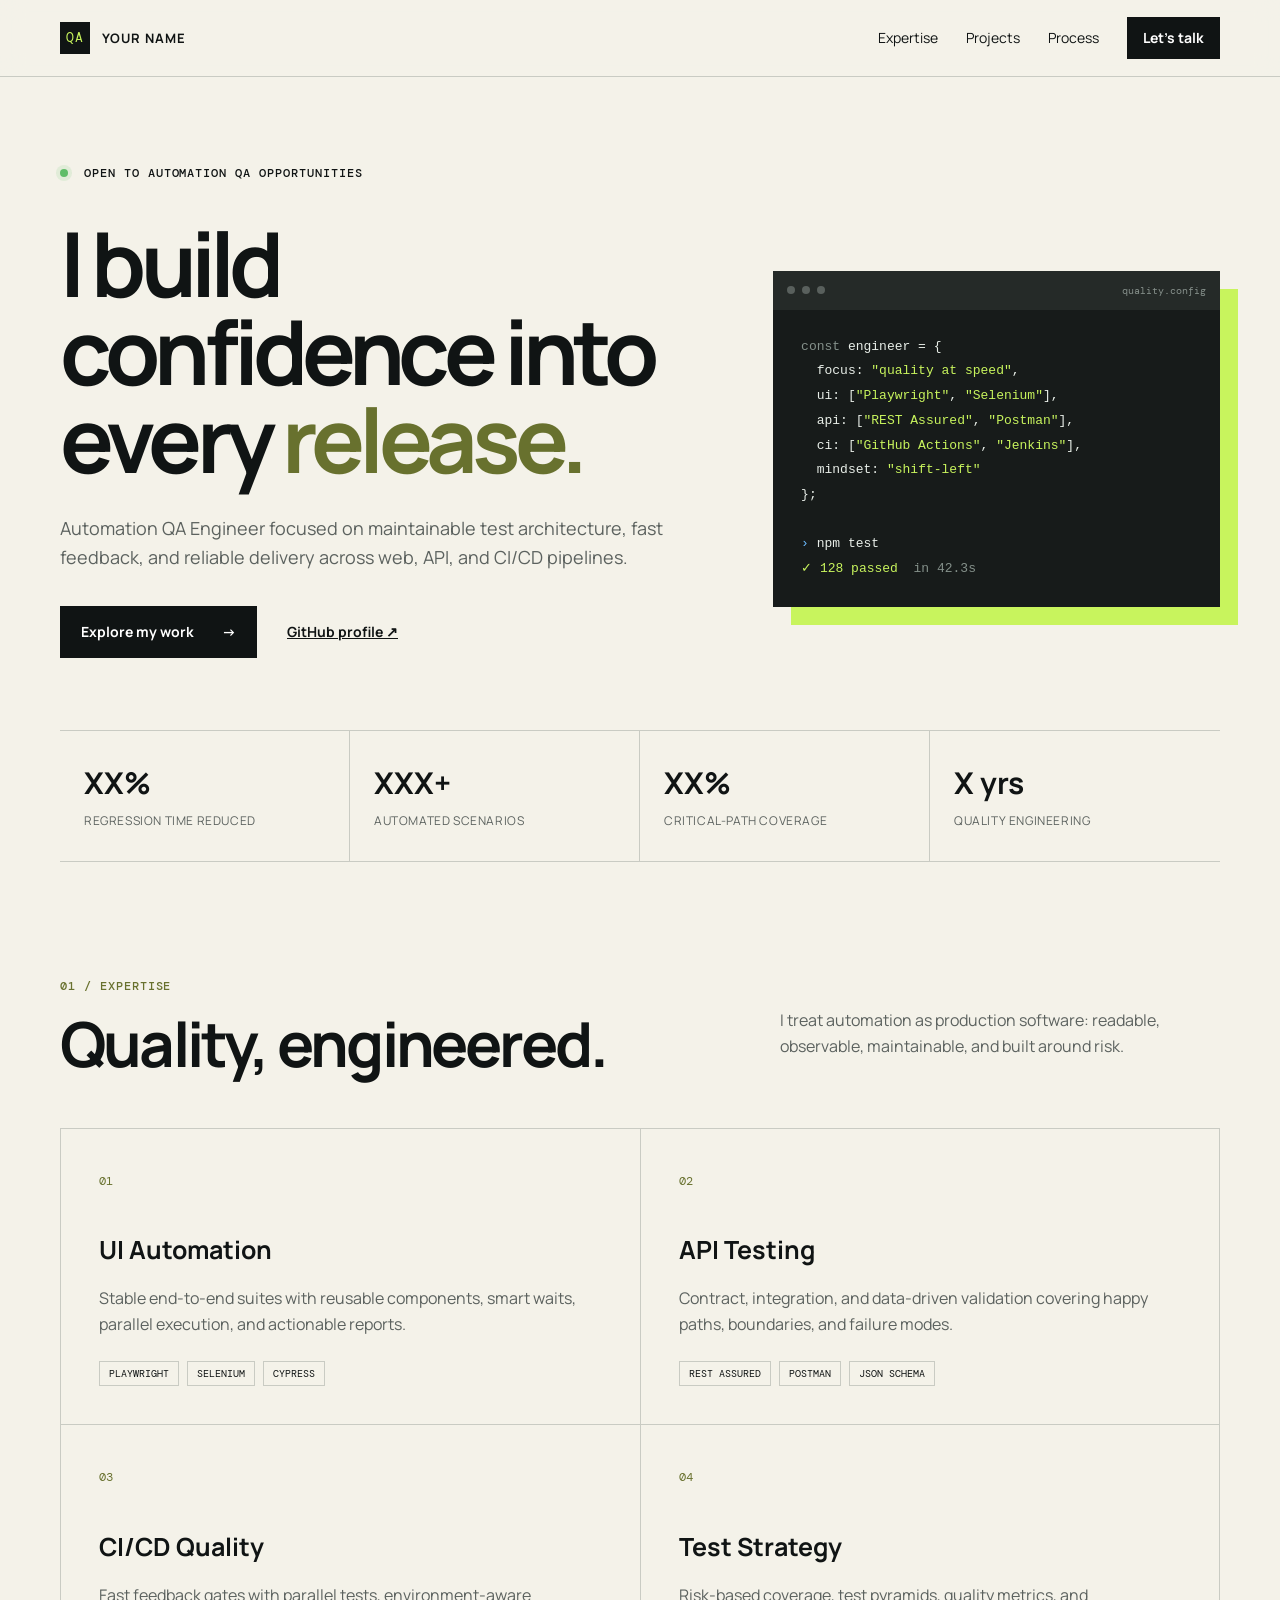
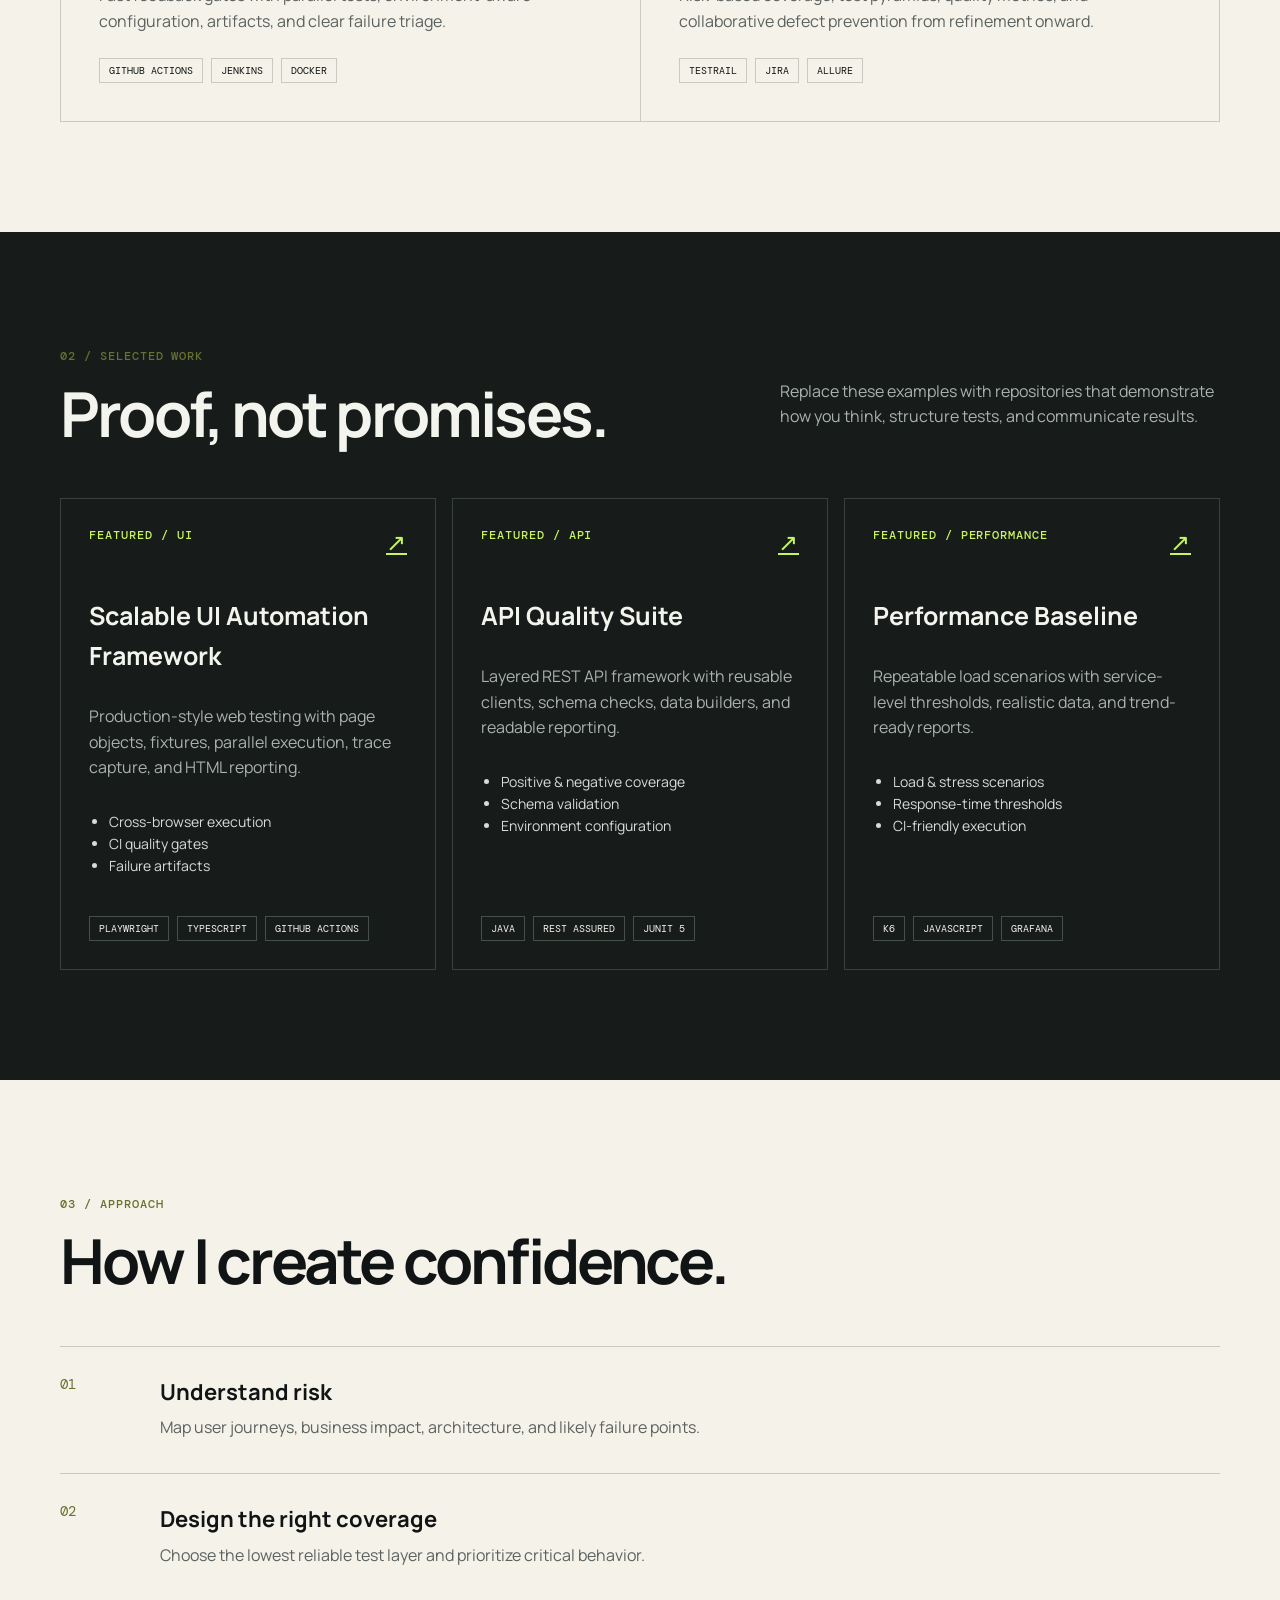
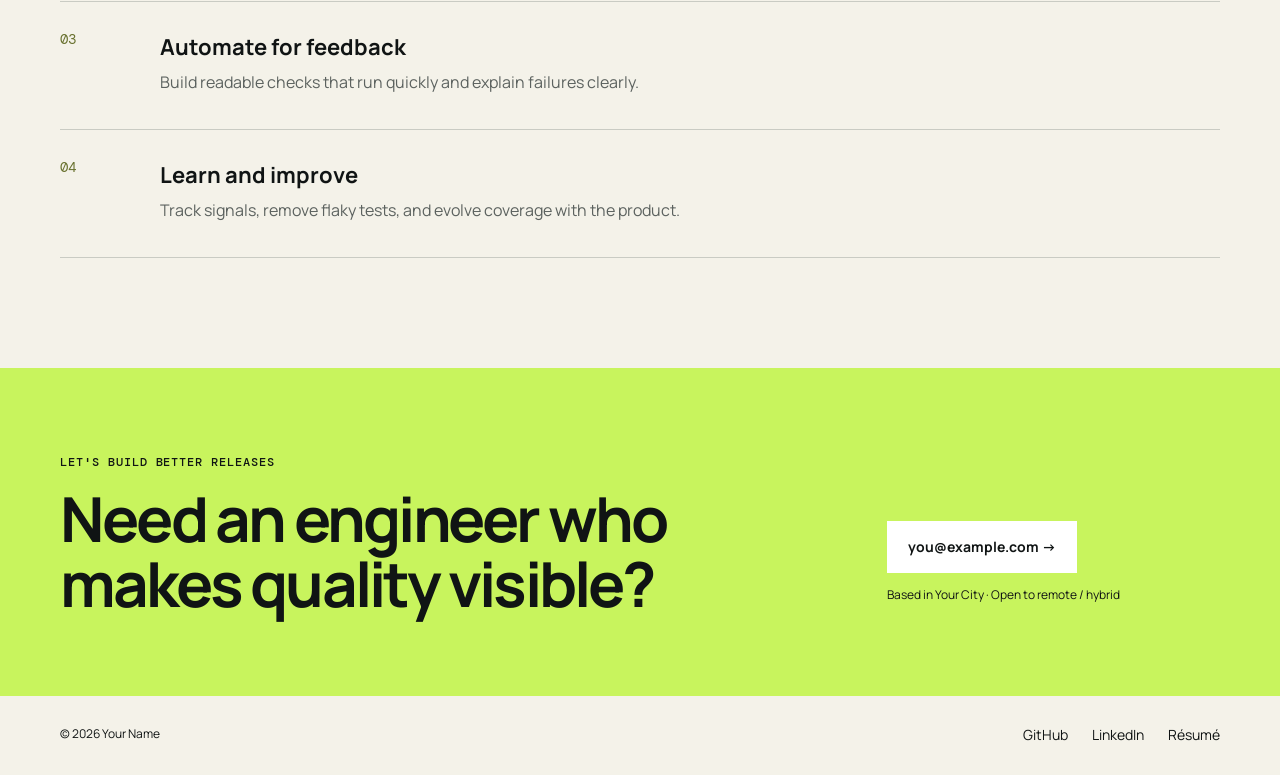
==== index.html @ f50fdf67 "Add files via upload" ====
<!doctype html>
<html lang="en">
<head>
  <meta charset="UTF-8">
  <meta name="viewport" content="width=device-width, initial-scale=1.0">
  <meta name="description" content="Automation QA Engineer portfolio featuring UI, API, CI/CD, and quality engineering projects.">
  <title>Your Name | Automation QA Engineer</title>
  <link rel="preconnect" href="https://fonts.googleapis.com">
  <link rel="preconnect" href="https://fonts.gstatic.com" crossorigin>
  <link href="https://fonts.googleapis.com/css2?family=DM+Mono:wght@400;500&family=Manrope:wght@400;500;600;700;800&display=swap" rel="stylesheet">
  <link rel="stylesheet" href="styles.css">
</head>
<body>
  <a class="skip-link" href="#main">Skip to content</a>
  <header class="nav-wrap">
    <nav class="nav container" aria-label="Main navigation">
      <a class="brand" href="#top" aria-label="Home"><span>QA</span><b>YOUR NAME</b></a>
      <div class="nav-links">
        <a href="#expertise">Expertise</a><a href="#projects">Projects</a><a href="#process">Process</a>
        <a class="button button-small" href="mailto:you@example.com">Let's talk</a>
      </div>
    </nav>
  </header>

  <main id="main">
    <section class="hero container" id="top">
      <div class="eyebrow"><span class="status-dot"></span> Open to Automation QA opportunities</div>
      <div class="hero-grid">
        <div>
          <h1>I build confidence into every <em>release.</em></h1>
          <p class="hero-copy">Automation QA Engineer focused on maintainable test architecture, fast feedback, and reliable delivery across web, API, and CI/CD pipelines.</p>
          <div class="hero-actions">
            <a class="button" href="#projects">Explore my work <span aria-hidden="true">→</span></a>
            <a class="text-link" href="https://github.com/YOUR_USERNAME">GitHub profile ↗</a>
          </div>
        </div>
        <aside class="terminal" aria-label="Quality engineering summary">
          <div class="terminal-bar"><i></i><i></i><i></i><span>quality.config</span></div>
          <pre><code><span class="muted">const</span> engineer = {
  focus: <span class="green">"quality at speed"</span>,
  ui: [<span class="green">"Playwright"</span>, <span class="green">"Selenium"</span>],
  api: [<span class="green">"REST Assured"</span>, <span class="green">"Postman"</span>],
  ci: [<span class="green">"GitHub Actions"</span>, <span class="green">"Jenkins"</span>],
  mindset: <span class="green">"shift-left"</span>
};

<span class="prompt">›</span> npm test
<span class="pass">✓ 128 passed</span>  <span class="muted">in 42.3s</span></code></pre>
        </aside>
      </div>
      <div class="metrics" aria-label="Key results">
        <div><strong>XX%</strong><span>regression time reduced</span></div>
        <div><strong>XXX+</strong><span>automated scenarios</span></div>
        <div><strong>XX%</strong><span>critical-path coverage</span></div>
        <div><strong>X yrs</strong><span>quality engineering</span></div>
      </div>
    </section>

    <section class="section container" id="expertise">
      <div class="section-heading"><div><span class="kicker">01 / EXPERTISE</span><h2>Quality, engineered.</h2></div><p>I treat automation as production software: readable, observable, maintainable, and built around risk.</p></div>
      <div class="skill-grid">
        <article class="card"><span class="card-number">01</span><h3>UI Automation</h3><p>Stable end-to-end suites with reusable components, smart waits, parallel execution, and actionable reports.</p><div class="tags"><span>Playwright</span><span>Selenium</span><span>Cypress</span></div></article>
        <article class="card"><span class="card-number">02</span><h3>API Testing</h3><p>Contract, integration, and data-driven validation covering happy paths, boundaries, and failure modes.</p><div class="tags"><span>REST Assured</span><span>Postman</span><span>JSON Schema</span></div></article>
        <article class="card"><span class="card-number">03</span><h3>CI/CD Quality</h3><p>Fast feedback gates with parallel tests, environment-aware configuration, artifacts, and clear failure triage.</p><div class="tags"><span>GitHub Actions</span><span>Jenkins</span><span>Docker</span></div></article>
        <article class="card"><span class="card-number">04</span><h3>Test Strategy</h3><p>Risk-based coverage, test pyramids, quality metrics, and collaborative defect prevention from refinement onward.</p><div class="tags"><span>TestRail</span><span>Jira</span><span>Allure</span></div></article>
      </div>
    </section>

    <section class="section projects-bg" id="projects"><div class="container">
      <div class="section-heading"><div><span class="kicker">02 / SELECTED WORK</span><h2>Proof, not promises.</h2></div><p>Replace these examples with repositories that demonstrate how you think, structure tests, and communicate results.</p></div>
      <div class="projects">
        <article class="project"><div class="project-top"><span>FEATURED / UI</span><a href="https://github.com/YOUR_USERNAME/ui-automation-framework" aria-label="View UI framework on GitHub">↗</a></div><h3>Scalable UI Automation Framework</h3><p>Production-style web testing with page objects, fixtures, parallel execution, trace capture, and HTML reporting.</p><ul><li>Cross-browser execution</li><li>CI quality gates</li><li>Failure artifacts</li></ul><div class="tags"><span>Playwright</span><span>TypeScript</span><span>GitHub Actions</span></div></article>
        <article class="project"><div class="project-top"><span>FEATURED / API</span><a href="https://github.com/YOUR_USERNAME/api-test-framework" aria-label="View API framework on GitHub">↗</a></div><h3>API Quality Suite</h3><p>Layered REST API framework with reusable clients, schema checks, data builders, and readable reporting.</p><ul><li>Positive & negative coverage</li><li>Schema validation</li><li>Environment configuration</li></ul><div class="tags"><span>Java</span><span>REST Assured</span><span>JUnit 5</span></div></article>
        <article class="project"><div class="project-top"><span>FEATURED / PERFORMANCE</span><a href="https://github.com/YOUR_USERNAME/performance-testing" aria-label="View performance project on GitHub">↗</a></div><h3>Performance Baseline</h3><p>Repeatable load scenarios with service-level thresholds, realistic data, and trend-ready reports.</p><ul><li>Load & stress scenarios</li><li>Response-time thresholds</li><li>CI-friendly execution</li></ul><div class="tags"><span>k6</span><span>JavaScript</span><span>Grafana</span></div></article>
      </div>
    </div></section>

    <section class="section container" id="process">
      <div class="section-heading"><div><span class="kicker">03 / APPROACH</span><h2>How I create confidence.</h2></div></div>
      <ol class="process">
        <li><span>01</span><div><h3>Understand risk</h3><p>Map user journeys, business impact, architecture, and likely failure points.</p></div></li>
        <li><span>02</span><div><h3>Design the right coverage</h3><p>Choose the lowest reliable test layer and prioritize critical behavior.</p></div></li>
        <li><span>03</span><div><h3>Automate for feedback</h3><p>Build readable checks that run quickly and explain failures clearly.</p></div></li>
        <li><span>04</span><div><h3>Learn and improve</h3><p>Track signals, remove flaky tests, and evolve coverage with the product.</p></div></li>
      </ol>
    </section>

    <section class="contact"><div class="container contact-inner"><div><span class="kicker">LET'S BUILD BETTER RELEASES</span><h2>Need an engineer who makes quality visible?</h2></div><div><a class="button button-light" href="mailto:you@example.com">you@example.com →</a><p>Based in Your City · Open to remote / hybrid</p></div></div></section>
  </main>
  <footer class="container"><span>© <span id="year"></span> Your Name</span><div><a href="https://github.com/YOUR_USERNAME">GitHub</a><a href="https://linkedin.com/in/YOUR_USERNAME">LinkedIn</a><a href="resume.pdf">Résumé</a></div></footer>
  <script src="script.js"></script>
</body>
</html>
---- styles.css ----
:root{--ink:#101414;--paper:#f4f2e9;--lime:#c8f45d;--line:#c9cbc3;--muted:#5c625f;--white:#fff;--mono:"DM Mono",monospace;--sans:"Manrope",sans-serif}*{box-sizing:border-box}html{scroll-behavior:smooth}body{margin:0;background:var(--paper);color:var(--ink);font-family:var(--sans);line-height:1.6}.container{width:min(1160px,calc(100% - 40px));margin:auto}.skip-link{position:absolute;left:-9999px}.skip-link:focus{left:20px;top:20px;z-index:10;background:#fff;padding:10px}.nav-wrap{position:sticky;top:0;z-index:5;background:rgba(244,242,233,.92);backdrop-filter:blur(12px);border-bottom:1px solid var(--line)}.nav{height:76px;display:flex;align-items:center;justify-content:space-between}.brand{display:flex;align-items:center;gap:12px;text-decoration:none;color:var(--ink);font-size:13px;letter-spacing:.08em}.brand span{background:var(--ink);color:var(--lime);font-family:var(--mono);padding:6px}.nav-links{display:flex;gap:28px;align-items:center}.nav-links a,footer a{color:inherit;text-decoration:none;font-size:14px}.button{display:inline-flex;align-items:center;justify-content:center;gap:28px;background:var(--ink);color:#fff!important;padding:14px 20px;text-decoration:none;font-weight:700;font-size:14px;border:1px solid var(--ink);transition:.2s}.button:hover{background:var(--lime);color:var(--ink)!important}.button-small{padding:9px 15px}.hero{padding:88px 0 0}.eyebrow,.kicker,.project-top{font:500 12px var(--mono);letter-spacing:.08em;text-transform:uppercase}.status-dot{display:inline-block;width:8px;height:8px;background:#5fbd68;border-radius:50%;margin-right:8px;box-shadow:0 0 0 4px rgba(95,189,104,.13)}.hero-grid{display:grid;grid-template-columns:1.18fr .82fr;gap:70px;align-items:center;margin:38px 0 72px}h1{font-size:clamp(54px,7vw,94px);line-height:.98;letter-spacing:-.065em;margin:0 0 32px;max-width:780px}h1 em{font-style:normal;color:#68712e}.hero-copy{font-size:18px;color:var(--muted);max-width:650px}.hero-actions{display:flex;align-items:center;gap:30px;margin-top:34px}.text-link{color:var(--ink);font-weight:700;font-size:14px}.terminal{background:#171b1a;color:#e8eee8;box-shadow:18px 18px 0 var(--lime);font:13px/1.9 var(--mono);overflow:hidden}.terminal-bar{background:#252a28;padding:10px 14px;display:flex;align-items:center;gap:7px;color:#87918c}.terminal-bar i{display:block;width:8px;height:8px;border-radius:50%;background:#59605d}.terminal-bar span{margin-left:auto;font-size:10px}.terminal pre{padding:25px 28px;margin:0;overflow:auto}.green,.pass{color:var(--lime)}.muted{color:#84908a}.prompt{color:#6cbcff}.metrics{display:grid;grid-template-columns:repeat(4,1fr);border-top:1px solid var(--line);border-bottom:1px solid var(--line)}.metrics div{padding:28px 24px;border-right:1px solid var(--line)}.metrics div:last-child{border:0}.metrics strong{display:block;font-size:30px}.metrics span{color:var(--muted);font-size:12px;text-transform:uppercase;letter-spacing:.05em}.section{padding:110px 0}.section-heading{display:flex;justify-content:space-between;align-items:end;margin-bottom:52px;gap:40px}.section-heading h2,.contact h2{font-size:clamp(38px,5vw,62px);line-height:1.05;letter-spacing:-.045em;margin:13px 0 0}.section-heading>p{max-width:440px;color:var(--muted)}.kicker{color:#68712e}.skill-grid{display:grid;grid-template-columns:repeat(2,1fr);border-top:1px solid var(--line);border-left:1px solid var(--line)}.card{padding:38px;border-right:1px solid var(--line);border-bottom:1px solid var(--line);position:relative}.card-number{font:12px var(--mono);color:#68712e}.card h3,.project h3{font-size:25px;margin:38px 0 12px}.card p,.project p,.process p{color:var(--muted)}.tags{display:flex;flex-wrap:wrap;gap:8px;margin-top:24px}.tags span{border:1px solid var(--line);padding:5px 9px;font:10px var(--mono);text-transform:uppercase}.projects-bg{background:#171b1a;color:#f3f4ed}.projects-bg .section-heading p,.projects-bg .project p{color:#aab2ae}.projects{display:grid;grid-template-columns:repeat(3,1fr);gap:16px}.project{border:1px solid #39403d;padding:28px;display:flex;flex-direction:column}.project-top{display:flex;justify-content:space-between;color:var(--lime)}.project-top a{color:var(--lime);font-size:24px}.project ul{padding-left:20px;color:#d7dcd9;font-size:14px;flex:1}.project .tags span{border-color:#46504b}.process{list-style:none;margin:0;padding:0;border-top:1px solid var(--line)}.process li{display:grid;grid-template-columns:80px 1fr;gap:20px;padding:28px 0;border-bottom:1px solid var(--line)}.process>li>span{font:14px var(--mono);color:#68712e}.process h3{margin:0;font-size:22px}.process p{margin:5px 0}.contact{background:var(--lime);padding:80px 0}.contact-inner{display:grid;grid-template-columns:1.4fr .6fr;gap:50px;align-items:end}.button-light{background:#fff;color:var(--ink)!important;border-color:#fff}.contact p{font-size:12px}.contact .kicker{color:var(--ink)}footer{display:flex;justify-content:space-between;padding-top:28px!important;padding-bottom:28px!important;font-size:12px}footer div{display:flex;gap:24px}@media(max-width:800px){.nav-links>a:not(.button){display:none}.hero{padding-top:55px}.hero-grid,.contact-inner{grid-template-columns:1fr}.terminal{margin-right:18px}.metrics{grid-template-columns:repeat(2,1fr)}.metrics div:nth-child(2){border-right:0}.projects{grid-template-columns:1fr}.section-heading{display:block}.skill-grid{grid-template-columns:1fr}.section{padding:75px 0}.contact-inner{align-items:start}}@media(max-width:480px){.container{width:min(100% - 28px,1160px)}h1{font-size:51px}.hero-actions{align-items:flex-start;flex-direction:column}.metrics div{padding:20px 10px}.metrics strong{font-size:24px}.card{padding:28px}.terminal{font-size:11px}.terminal pre{padding:20px 16px}footer{gap:16px;flex-direction:column}}
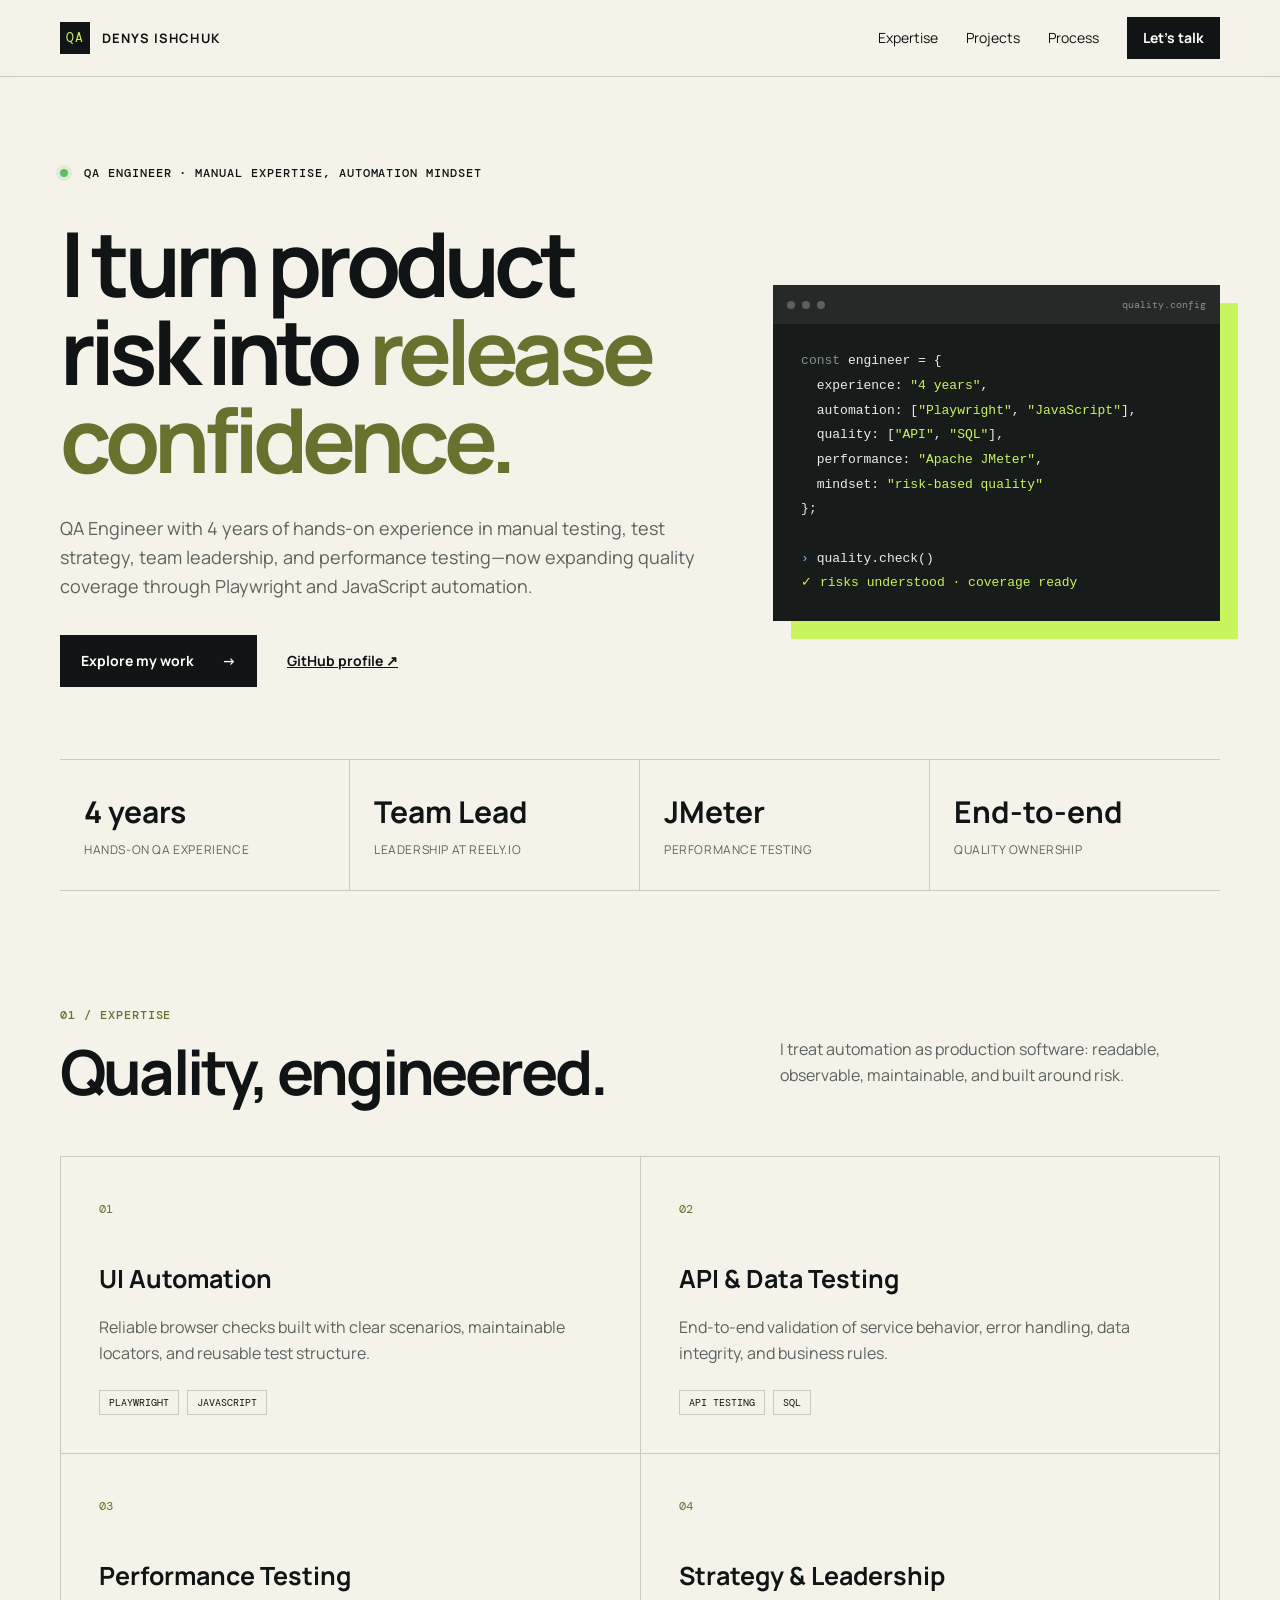
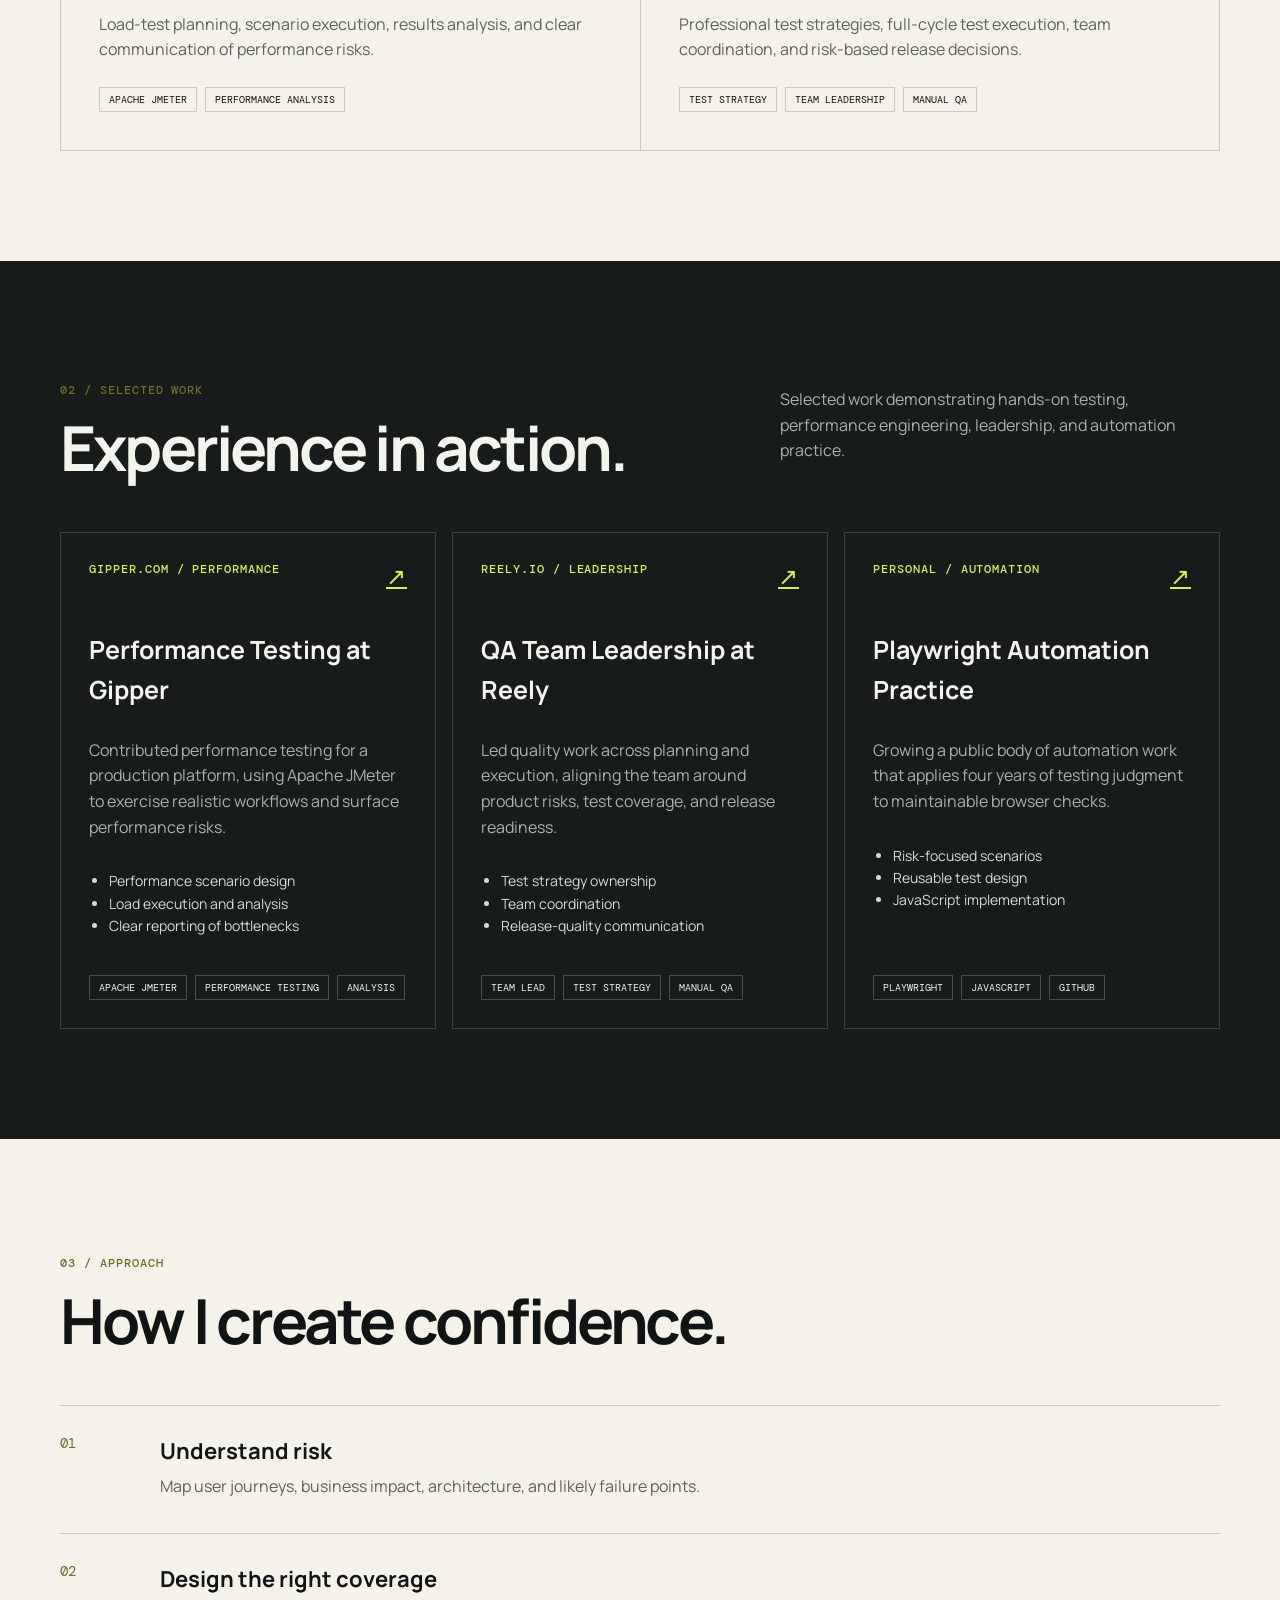
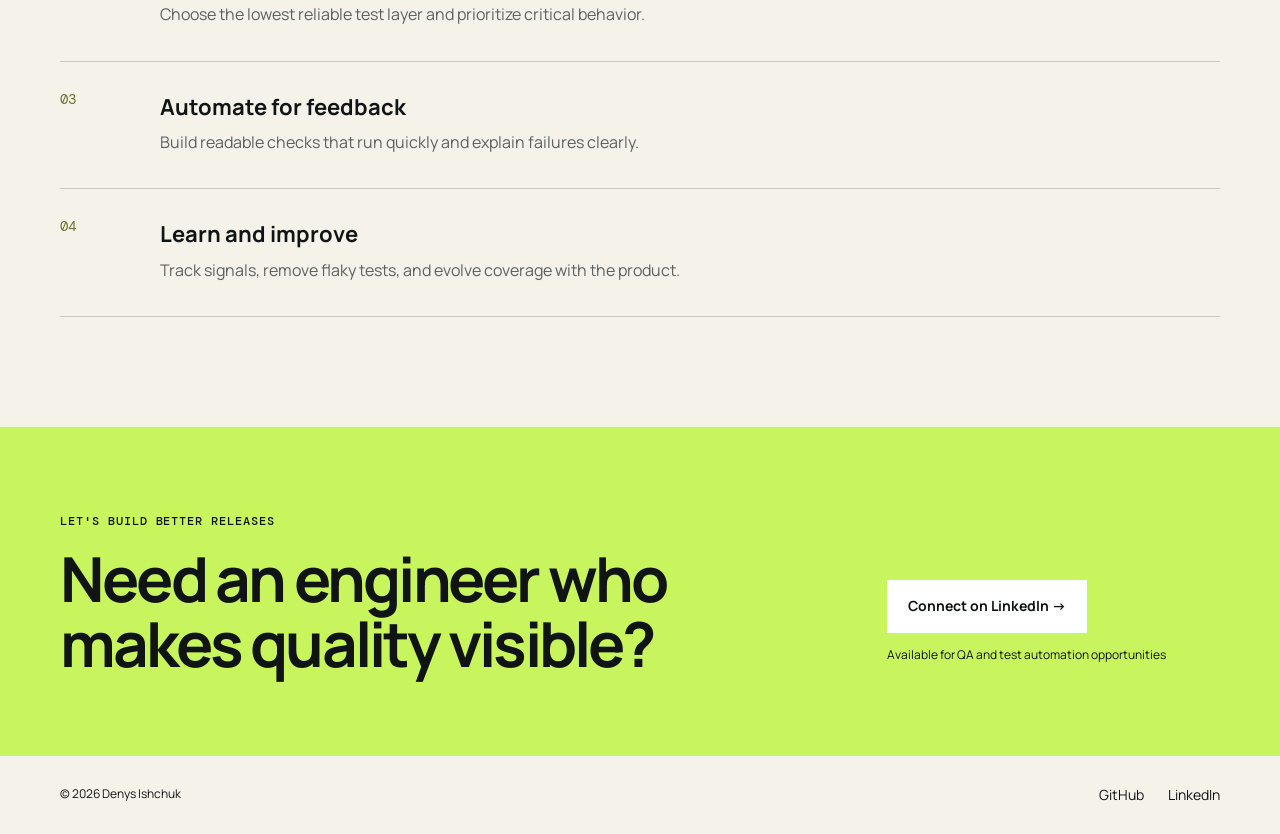
==== commit 14df5cc2: "Add files via upload" ====
--- a/index.html
+++ b/index.html
@@ -4,7 +4,7 @@
   <meta charset="UTF-8">
   <meta name="viewport" content="width=device-width, initial-scale=1.0">
   <meta name="description" content="Automation QA Engineer portfolio featuring UI, API, CI/CD, and quality engineering projects.">
-  <title>Your Name | Automation QA Engineer</title>
+  <title>Denys Ishchuk | QA & Automation Engineer</title>
   <link rel="preconnect" href="https://fonts.googleapis.com">
   <link rel="preconnect" href="https://fonts.gstatic.com" crossorigin>
   <link href="https://fonts.googleapis.com/css2?family=DM+Mono:wght@400;500&family=Manrope:wght@400;500;600;700;800&display=swap" rel="stylesheet">
@@ -14,64 +14,64 @@
   <a class="skip-link" href="#main">Skip to content</a>
   <header class="nav-wrap">
     <nav class="nav container" aria-label="Main navigation">
-      <a class="brand" href="#top" aria-label="Home"><span>QA</span><b>YOUR NAME</b></a>
+      <a class="brand" href="#top" aria-label="Home"><span>QA</span><b>DENYS ISHCHUK</b></a>
       <div class="nav-links">
         <a href="#expertise">Expertise</a><a href="#projects">Projects</a><a href="#process">Process</a>
-        <a class="button button-small" href="mailto:you@example.com">Let's talk</a>
+        <a class="button button-small" href="https://www.linkedin.com/in/denys-i-273b3a247">Let's talk</a>
       </div>
     </nav>
   </header>
 
   <main id="main">
     <section class="hero container" id="top">
-      <div class="eyebrow"><span class="status-dot"></span> Open to Automation QA opportunities</div>
+      <div class="eyebrow"><span class="status-dot"></span> QA Engineer · Manual expertise, automation mindset</div>
       <div class="hero-grid">
         <div>
-          <h1>I build confidence into every <em>release.</em></h1>
-          <p class="hero-copy">Automation QA Engineer focused on maintainable test architecture, fast feedback, and reliable delivery across web, API, and CI/CD pipelines.</p>
+          <h1>I turn product risk into <em>release confidence.</em></h1>
+          <p class="hero-copy">QA Engineer with 4 years of hands-on experience in manual testing, test strategy, team leadership, and performance testing—now expanding quality coverage through Playwright and JavaScript automation.</p>
           <div class="hero-actions">
             <a class="button" href="#projects">Explore my work <span aria-hidden="true">→</span></a>
-            <a class="text-link" href="https://github.com/YOUR_USERNAME">GitHub profile ↗</a>
+            <a class="text-link" href="https://github.com/DenIce44">GitHub profile ↗</a>
           </div>
         </div>
         <aside class="terminal" aria-label="Quality engineering summary">
           <div class="terminal-bar"><i></i><i></i><i></i><span>quality.config</span></div>
           <pre><code><span class="muted">const</span> engineer = {
-  focus: <span class="green">"quality at speed"</span>,
-  ui: [<span class="green">"Playwright"</span>, <span class="green">"Selenium"</span>],
-  api: [<span class="green">"REST Assured"</span>, <span class="green">"Postman"</span>],
-  ci: [<span class="green">"GitHub Actions"</span>, <span class="green">"Jenkins"</span>],
-  mindset: <span class="green">"shift-left"</span>
+  experience: <span class="green">"4 years"</span>,
+  automation: [<span class="green">"Playwright"</span>, <span class="green">"JavaScript"</span>],
+  quality: [<span class="green">"API"</span>, <span class="green">"SQL"</span>],
+  performance: <span class="green">"Apache JMeter"</span>,
+  mindset: <span class="green">"risk-based quality"</span>
 };
 
-<span class="prompt">›</span> npm test
-<span class="pass">✓ 128 passed</span>  <span class="muted">in 42.3s</span></code></pre>
+<span class="prompt">›</span> quality.check()
+<span class="pass">✓ risks understood · coverage ready</span></code></pre>
         </aside>
       </div>
       <div class="metrics" aria-label="Key results">
-        <div><strong>XX%</strong><span>regression time reduced</span></div>
-        <div><strong>XXX+</strong><span>automated scenarios</span></div>
-        <div><strong>XX%</strong><span>critical-path coverage</span></div>
-        <div><strong>X yrs</strong><span>quality engineering</span></div>
+        <div><strong>4 years</strong><span>hands-on QA experience</span></div>
+        <div><strong>Team Lead</strong><span>leadership at Reely.io</span></div>
+        <div><strong>JMeter</strong><span>performance testing</span></div>
+        <div><strong>End-to-end</strong><span>quality ownership</span></div>
       </div>
     </section>
 
     <section class="section container" id="expertise">
       <div class="section-heading"><div><span class="kicker">01 / EXPERTISE</span><h2>Quality, engineered.</h2></div><p>I treat automation as production software: readable, observable, maintainable, and built around risk.</p></div>
       <div class="skill-grid">
-        <article class="card"><span class="card-number">01</span><h3>UI Automation</h3><p>Stable end-to-end suites with reusable components, smart waits, parallel execution, and actionable reports.</p><div class="tags"><span>Playwright</span><span>Selenium</span><span>Cypress</span></div></article>
-        <article class="card"><span class="card-number">02</span><h3>API Testing</h3><p>Contract, integration, and data-driven validation covering happy paths, boundaries, and failure modes.</p><div class="tags"><span>REST Assured</span><span>Postman</span><span>JSON Schema</span></div></article>
-        <article class="card"><span class="card-number">03</span><h3>CI/CD Quality</h3><p>Fast feedback gates with parallel tests, environment-aware configuration, artifacts, and clear failure triage.</p><div class="tags"><span>GitHub Actions</span><span>Jenkins</span><span>Docker</span></div></article>
-        <article class="card"><span class="card-number">04</span><h3>Test Strategy</h3><p>Risk-based coverage, test pyramids, quality metrics, and collaborative defect prevention from refinement onward.</p><div class="tags"><span>TestRail</span><span>Jira</span><span>Allure</span></div></article>
+        <article class="card"><span class="card-number">01</span><h3>UI Automation</h3><p>Reliable browser checks built with clear scenarios, maintainable locators, and reusable test structure.</p><div class="tags"><span>Playwright</span><span>JavaScript</span></div></article>
+        <article class="card"><span class="card-number">02</span><h3>API & Data Testing</h3><p>End-to-end validation of service behavior, error handling, data integrity, and business rules.</p><div class="tags"><span>API Testing</span><span>SQL</span></div></article>
+        <article class="card"><span class="card-number">03</span><h3>Performance Testing</h3><p>Load-test planning, scenario execution, results analysis, and clear communication of performance risks.</p><div class="tags"><span>Apache JMeter</span><span>Performance Analysis</span></div></article>
+        <article class="card"><span class="card-number">04</span><h3>Strategy & Leadership</h3><p>Professional test strategies, full-cycle test execution, team coordination, and risk-based release decisions.</p><div class="tags"><span>Test Strategy</span><span>Team Leadership</span><span>Manual QA</span></div></article>
       </div>
     </section>
 
     <section class="section projects-bg" id="projects"><div class="container">
-      <div class="section-heading"><div><span class="kicker">02 / SELECTED WORK</span><h2>Proof, not promises.</h2></div><p>Replace these examples with repositories that demonstrate how you think, structure tests, and communicate results.</p></div>
+      <div class="section-heading"><div><span class="kicker">02 / SELECTED WORK</span><h2>Experience in action.</h2></div><p>Selected work demonstrating hands-on testing, performance engineering, leadership, and automation practice.</p></div>
       <div class="projects">
-        <article class="project"><div class="project-top"><span>FEATURED / UI</span><a href="https://github.com/YOUR_USERNAME/ui-automation-framework" aria-label="View UI framework on GitHub">↗</a></div><h3>Scalable UI Automation Framework</h3><p>Production-style web testing with page objects, fixtures, parallel execution, trace capture, and HTML reporting.</p><ul><li>Cross-browser execution</li><li>CI quality gates</li><li>Failure artifacts</li></ul><div class="tags"><span>Playwright</span><span>TypeScript</span><span>GitHub Actions</span></div></article>
-        <article class="project"><div class="project-top"><span>FEATURED / API</span><a href="https://github.com/YOUR_USERNAME/api-test-framework" aria-label="View API framework on GitHub">↗</a></div><h3>API Quality Suite</h3><p>Layered REST API framework with reusable clients, schema checks, data builders, and readable reporting.</p><ul><li>Positive & negative coverage</li><li>Schema validation</li><li>Environment configuration</li></ul><div class="tags"><span>Java</span><span>REST Assured</span><span>JUnit 5</span></div></article>
-        <article class="project"><div class="project-top"><span>FEATURED / PERFORMANCE</span><a href="https://github.com/YOUR_USERNAME/performance-testing" aria-label="View performance project on GitHub">↗</a></div><h3>Performance Baseline</h3><p>Repeatable load scenarios with service-level thresholds, realistic data, and trend-ready reports.</p><ul><li>Load & stress scenarios</li><li>Response-time thresholds</li><li>CI-friendly execution</li></ul><div class="tags"><span>k6</span><span>JavaScript</span><span>Grafana</span></div></article>
+        <article class="project"><div class="project-top"><span>GIPPER.COM / PERFORMANCE</span><a href="https://gipper.com" aria-label="Visit Gipper website">↗</a></div><h3>Performance Testing at Gipper</h3><p>Contributed performance testing for a production platform, using Apache JMeter to exercise realistic workflows and surface performance risks.</p><ul><li>Performance scenario design</li><li>Load execution and analysis</li><li>Clear reporting of bottlenecks</li></ul><div class="tags"><span>Apache JMeter</span><span>Performance Testing</span><span>Analysis</span></div></article>
+        <article class="project"><div class="project-top"><span>REELY.IO / LEADERSHIP</span><a href="https://reely.io" aria-label="Visit Reely website">↗</a></div><h3>QA Team Leadership at Reely</h3><p>Led quality work across planning and execution, aligning the team around product risks, test coverage, and release readiness.</p><ul><li>Test strategy ownership</li><li>Team coordination</li><li>Release-quality communication</li></ul><div class="tags"><span>Team Lead</span><span>Test Strategy</span><span>Manual QA</span></div></article>
+        <article class="project"><div class="project-top"><span>PERSONAL / AUTOMATION</span><a href="https://github.com/DenIce44" aria-label="View Denys Ishchuk on GitHub">↗</a></div><h3>Playwright Automation Practice</h3><p>Growing a public body of automation work that applies four years of testing judgment to maintainable browser checks.</p><ul><li>Risk-focused scenarios</li><li>Reusable test design</li><li>JavaScript implementation</li></ul><div class="tags"><span>Playwright</span><span>JavaScript</span><span>GitHub</span></div></article>
       </div>
     </div></section>
 
@@ -85,9 +85,9 @@
       </ol>
     </section>
 
-    <section class="contact"><div class="container contact-inner"><div><span class="kicker">LET'S BUILD BETTER RELEASES</span><h2>Need an engineer who makes quality visible?</h2></div><div><a class="button button-light" href="mailto:you@example.com">you@example.com →</a><p>Based in Your City · Open to remote / hybrid</p></div></div></section>
+    <section class="contact"><div class="container contact-inner"><div><span class="kicker">LET'S BUILD BETTER RELEASES</span><h2>Need an engineer who makes quality visible?</h2></div><div><a class="button button-light" href="https://www.linkedin.com/in/denys-i-273b3a247">Connect on LinkedIn →</a><p>Available for QA and test automation opportunities</p></div></div></section>
   </main>
-  <footer class="container"><span>© <span id="year"></span> Your Name</span><div><a href="https://github.com/YOUR_USERNAME">GitHub</a><a href="https://linkedin.com/in/YOUR_USERNAME">LinkedIn</a><a href="resume.pdf">Résumé</a></div></footer>
+  <footer class="container"><span>© <span id="year"></span> Denys Ishchuk</span><div><a href="https://github.com/DenIce44">GitHub</a><a href="https://www.linkedin.com/in/denys-i-273b3a247">LinkedIn</a></div></footer>
   <script src="script.js"></script>
 </body>
 </html>
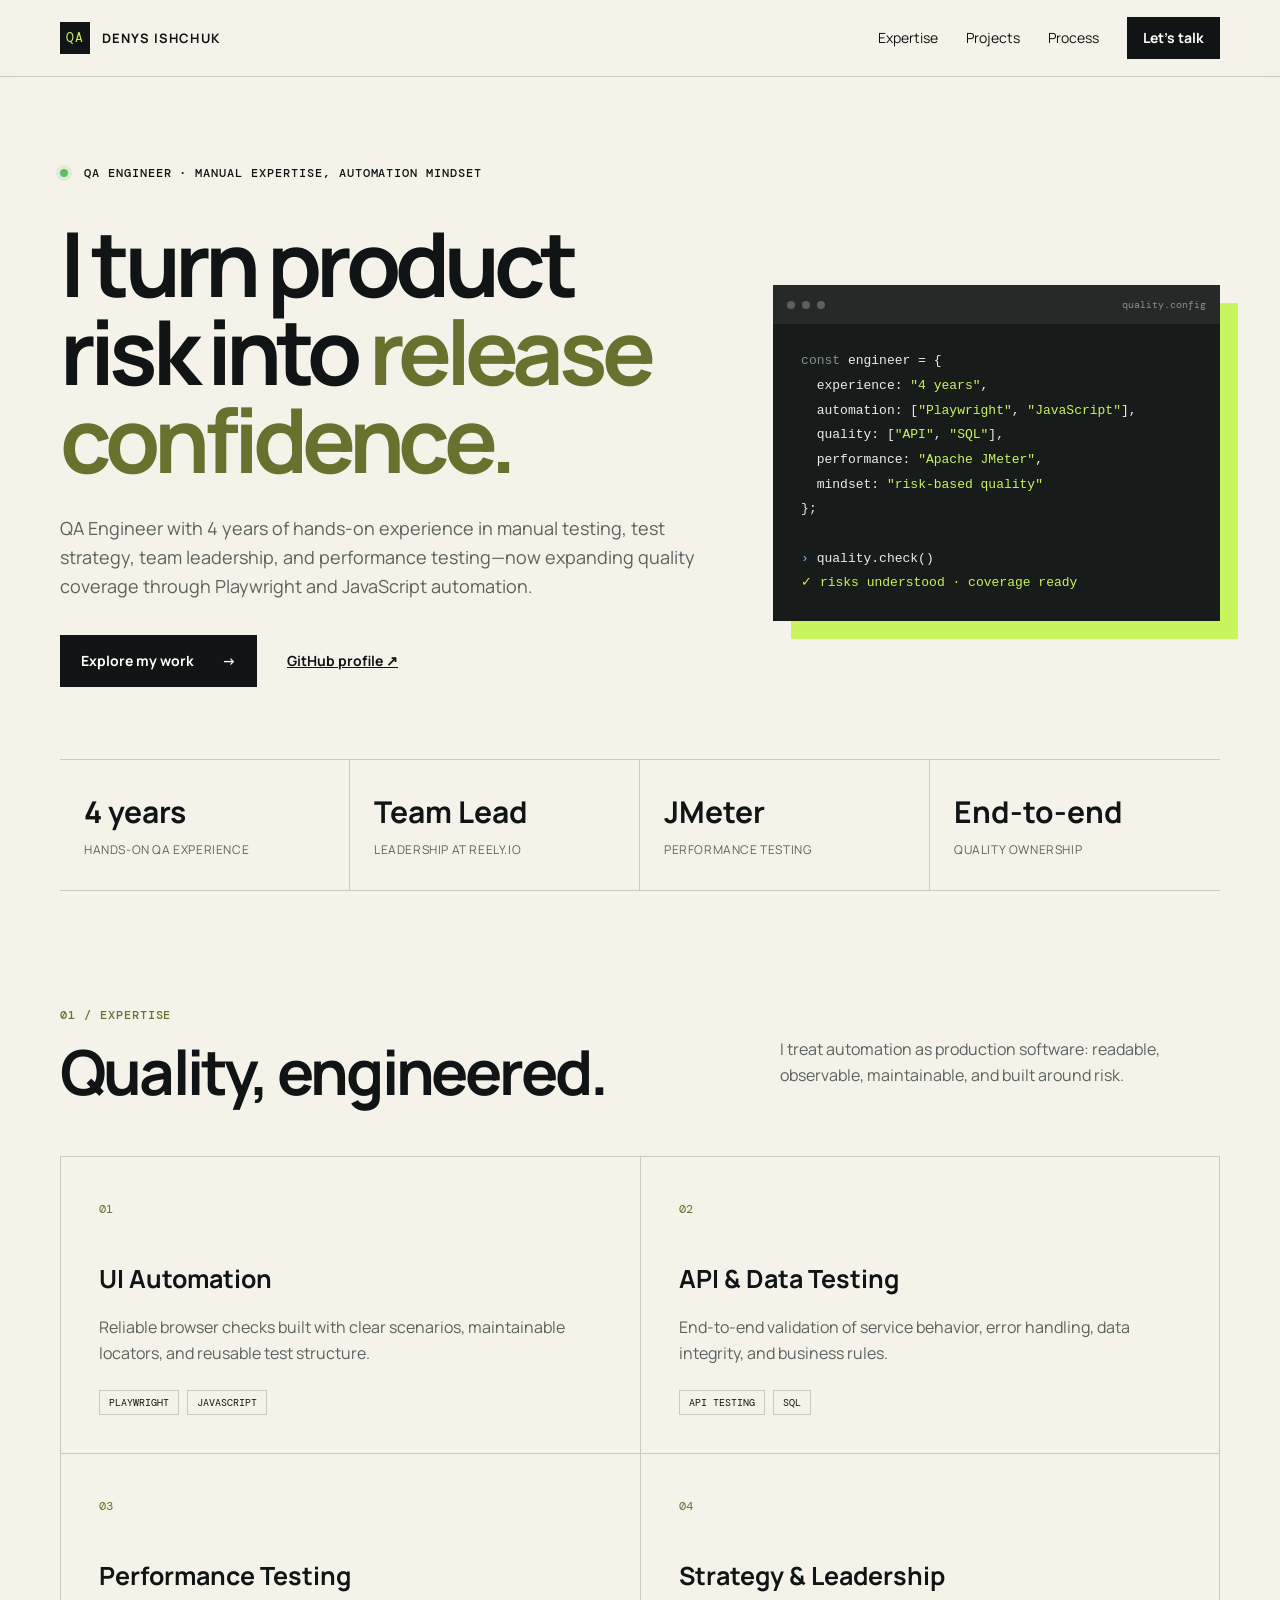
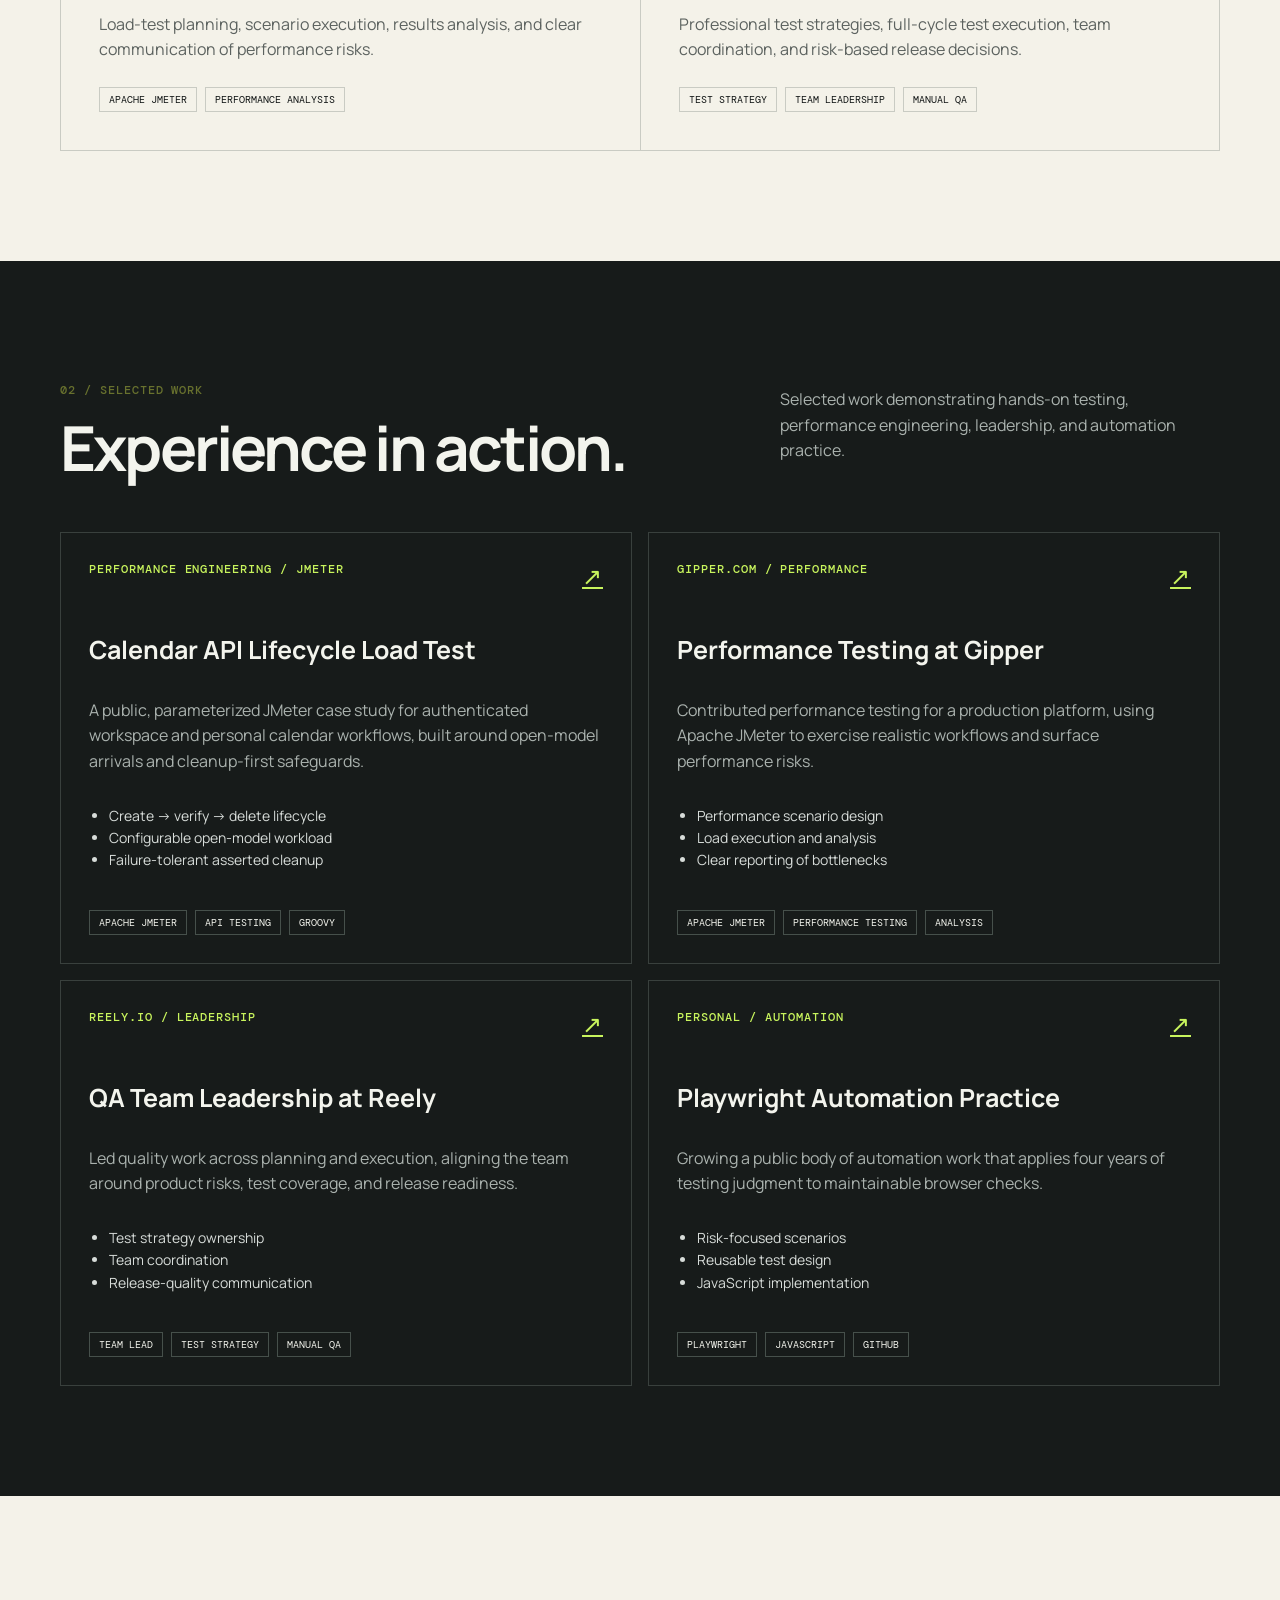
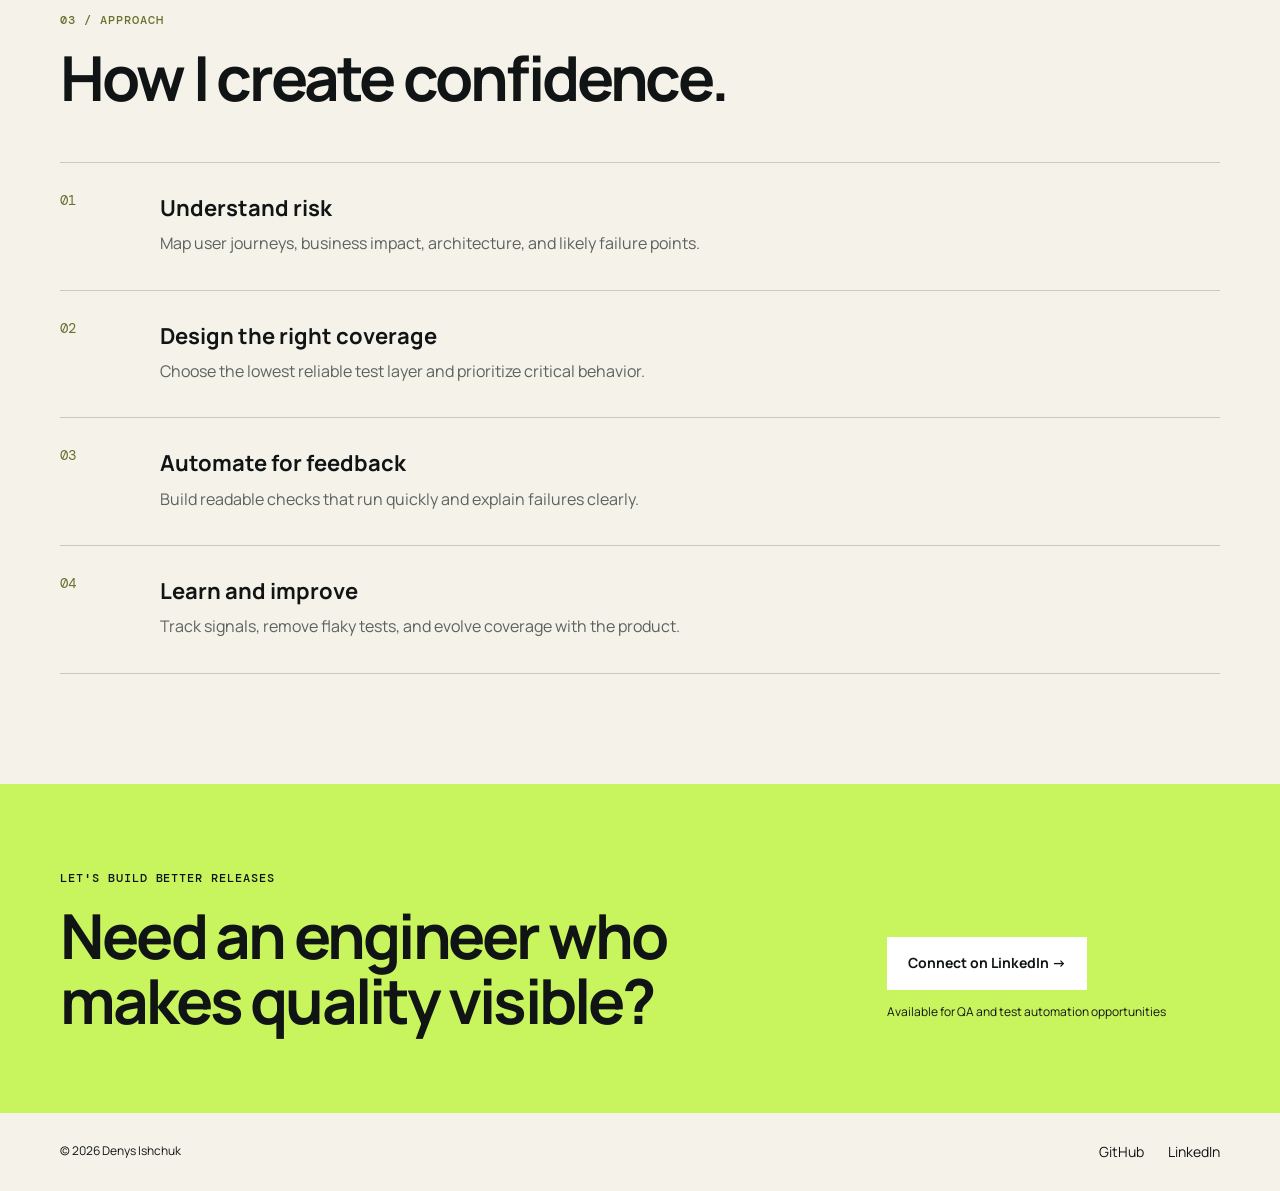
==== commit 28734e09: "Add JMeter calendar lifecycle case study" ====
--- a/index.html
+++ b/index.html
@@ -4,10 +4,10 @@
   <meta charset="UTF-8">
   <meta name="viewport" content="width=device-width, initial-scale=1.0">
   <meta name="description" content="Automation QA Engineer portfolio featuring UI, API, CI/CD, and quality engineering projects.">
-  <title>Denys Ishchuk | QA & Automation Engineer</title>
+  <title>Denys Ishchuk | QA &amp; Automation Engineer</title>
   <link rel="preconnect" href="https://fonts.googleapis.com">
   <link rel="preconnect" href="https://fonts.gstatic.com" crossorigin>
-  <link href="https://fonts.googleapis.com/css2?family=DM+Mono:wght@400;500&family=Manrope:wght@400;500;600;700;800&display=swap" rel="stylesheet">
+  <link href="https://fonts.googleapis.com/css2?family=DM+Mono:wght@400;500&amp;family=Manrope:wght@400;500;600;700;800&amp;display=swap" rel="stylesheet">
   <link rel="stylesheet" href="styles.css">
 </head>
 <body>
@@ -60,15 +60,16 @@
       <div class="section-heading"><div><span class="kicker">01 / EXPERTISE</span><h2>Quality, engineered.</h2></div><p>I treat automation as production software: readable, observable, maintainable, and built around risk.</p></div>
       <div class="skill-grid">
         <article class="card"><span class="card-number">01</span><h3>UI Automation</h3><p>Reliable browser checks built with clear scenarios, maintainable locators, and reusable test structure.</p><div class="tags"><span>Playwright</span><span>JavaScript</span></div></article>
-        <article class="card"><span class="card-number">02</span><h3>API & Data Testing</h3><p>End-to-end validation of service behavior, error handling, data integrity, and business rules.</p><div class="tags"><span>API Testing</span><span>SQL</span></div></article>
+        <article class="card"><span class="card-number">02</span><h3>API &amp; Data Testing</h3><p>End-to-end validation of service behavior, error handling, data integrity, and business rules.</p><div class="tags"><span>API Testing</span><span>SQL</span></div></article>
         <article class="card"><span class="card-number">03</span><h3>Performance Testing</h3><p>Load-test planning, scenario execution, results analysis, and clear communication of performance risks.</p><div class="tags"><span>Apache JMeter</span><span>Performance Analysis</span></div></article>
-        <article class="card"><span class="card-number">04</span><h3>Strategy & Leadership</h3><p>Professional test strategies, full-cycle test execution, team coordination, and risk-based release decisions.</p><div class="tags"><span>Test Strategy</span><span>Team Leadership</span><span>Manual QA</span></div></article>
+        <article class="card"><span class="card-number">04</span><h3>Strategy &amp; Leadership</h3><p>Professional test strategies, full-cycle test execution, team coordination, and risk-based release decisions.</p><div class="tags"><span>Test Strategy</span><span>Team Leadership</span><span>Manual QA</span></div></article>
       </div>
     </section>
 
     <section class="section projects-bg" id="projects"><div class="container">
       <div class="section-heading"><div><span class="kicker">02 / SELECTED WORK</span><h2>Experience in action.</h2></div><p>Selected work demonstrating hands-on testing, performance engineering, leadership, and automation practice.</p></div>
-      <div class="projects">
+      <div class="projects portfolio-projects">
+        <article class="project"><div class="project-top"><span>PERFORMANCE ENGINEERING / JMETER</span><a href="jmeter-calendar-load-test.html" aria-label="View the JMeter calendar lifecycle case study">↗</a></div><h3>Calendar API Lifecycle Load Test</h3><p>A public, parameterized JMeter case study for authenticated workspace and personal calendar workflows, built around open-model arrivals and cleanup-first safeguards.</p><ul><li>Create → verify → delete lifecycle</li><li>Configurable open-model workload</li><li>Failure-tolerant asserted cleanup</li></ul><div class="tags"><span>Apache JMeter</span><span>API Testing</span><span>Groovy</span></div></article>
         <article class="project"><div class="project-top"><span>GIPPER.COM / PERFORMANCE</span><a href="https://gipper.com" aria-label="Visit Gipper website">↗</a></div><h3>Performance Testing at Gipper</h3><p>Contributed performance testing for a production platform, using Apache JMeter to exercise realistic workflows and surface performance risks.</p><ul><li>Performance scenario design</li><li>Load execution and analysis</li><li>Clear reporting of bottlenecks</li></ul><div class="tags"><span>Apache JMeter</span><span>Performance Testing</span><span>Analysis</span></div></article>
         <article class="project"><div class="project-top"><span>REELY.IO / LEADERSHIP</span><a href="https://reely.io" aria-label="Visit Reely website">↗</a></div><h3>QA Team Leadership at Reely</h3><p>Led quality work across planning and execution, aligning the team around product risks, test coverage, and release readiness.</p><ul><li>Test strategy ownership</li><li>Team coordination</li><li>Release-quality communication</li></ul><div class="tags"><span>Team Lead</span><span>Test Strategy</span><span>Manual QA</span></div></article>
         <article class="project"><div class="project-top"><span>PERSONAL / AUTOMATION</span><a href="https://github.com/DenIce44" aria-label="View Denys Ishchuk on GitHub">↗</a></div><h3>Playwright Automation Practice</h3><p>Growing a public body of automation work that applies four years of testing judgment to maintainable browser checks.</p><ul><li>Risk-focused scenarios</li><li>Reusable test design</li><li>JavaScript implementation</li></ul><div class="tags"><span>Playwright</span><span>JavaScript</span><span>GitHub</span></div></article>
--- a/styles.css
+++ b/styles.css
@@ -1 +1,7 @@
 :root{--ink:#101414;--paper:#f4f2e9;--lime:#c8f45d;--line:#c9cbc3;--muted:#5c625f;--white:#fff;--mono:"DM Mono",monospace;--sans:"Manrope",sans-serif}*{box-sizing:border-box}html{scroll-behavior:smooth}body{margin:0;background:var(--paper);color:var(--ink);font-family:var(--sans);line-height:1.6}.container{width:min(1160px,calc(100% - 40px));margin:auto}.skip-link{position:absolute;left:-9999px}.skip-link:focus{left:20px;top:20px;z-index:10;background:#fff;padding:10px}.nav-wrap{position:sticky;top:0;z-index:5;background:rgba(244,242,233,.92);backdrop-filter:blur(12px);border-bottom:1px solid var(--line)}.nav{height:76px;display:flex;align-items:center;justify-content:space-between}.brand{display:flex;align-items:center;gap:12px;text-decoration:none;color:var(--ink);font-size:13px;letter-spacing:.08em}.brand span{background:var(--ink);color:var(--lime);font-family:var(--mono);padding:6px}.nav-links{display:flex;gap:28px;align-items:center}.nav-links a,footer a{color:inherit;text-decoration:none;font-size:14px}.button{display:inline-flex;align-items:center;justify-content:center;gap:28px;background:var(--ink);color:#fff!important;padding:14px 20px;text-decoration:none;font-weight:700;font-size:14px;border:1px solid var(--ink);transition:.2s}.button:hover{background:var(--lime);color:var(--ink)!important}.button-small{padding:9px 15px}.hero{padding:88px 0 0}.eyebrow,.kicker,.project-top{font:500 12px var(--mono);letter-spacing:.08em;text-transform:uppercase}.status-dot{display:inline-block;width:8px;height:8px;background:#5fbd68;border-radius:50%;margin-right:8px;box-shadow:0 0 0 4px rgba(95,189,104,.13)}.hero-grid{display:grid;grid-template-columns:1.18fr .82fr;gap:70px;align-items:center;margin:38px 0 72px}h1{font-size:clamp(54px,7vw,94px);line-height:.98;letter-spacing:-.065em;margin:0 0 32px;max-width:780px}h1 em{font-style:normal;color:#68712e}.hero-copy{font-size:18px;color:var(--muted);max-width:650px}.hero-actions{display:flex;align-items:center;gap:30px;margin-top:34px}.text-link{color:var(--ink);font-weight:700;font-size:14px}.terminal{background:#171b1a;color:#e8eee8;box-shadow:18px 18px 0 var(--lime);font:13px/1.9 var(--mono);overflow:hidden}.terminal-bar{background:#252a28;padding:10px 14px;display:flex;align-items:center;gap:7px;color:#87918c}.terminal-bar i{display:block;width:8px;height:8px;border-radius:50%;background:#59605d}.terminal-bar span{margin-left:auto;font-size:10px}.terminal pre{padding:25px 28px;margin:0;overflow:auto}.green,.pass{color:var(--lime)}.muted{color:#84908a}.prompt{color:#6cbcff}.metrics{display:grid;grid-template-columns:repeat(4,1fr);border-top:1px solid var(--line);border-bottom:1px solid var(--line)}.metrics div{padding:28px 24px;border-right:1px solid var(--line)}.metrics div:last-child{border:0}.metrics strong{display:block;font-size:30px}.metrics span{color:var(--muted);font-size:12px;text-transform:uppercase;letter-spacing:.05em}.section{padding:110px 0}.section-heading{display:flex;justify-content:space-between;align-items:end;margin-bottom:52px;gap:40px}.section-heading h2,.contact h2{font-size:clamp(38px,5vw,62px);line-height:1.05;letter-spacing:-.045em;margin:13px 0 0}.section-heading>p{max-width:440px;color:var(--muted)}.kicker{color:#68712e}.skill-grid{display:grid;grid-template-columns:repeat(2,1fr);border-top:1px solid var(--line);border-left:1px solid var(--line)}.card{padding:38px;border-right:1px solid var(--line);border-bottom:1px solid var(--line);position:relative}.card-number{font:12px var(--mono);color:#68712e}.card h3,.project h3{font-size:25px;margin:38px 0 12px}.card p,.project p,.process p{color:var(--muted)}.tags{display:flex;flex-wrap:wrap;gap:8px;margin-top:24px}.tags span{border:1px solid var(--line);padding:5px 9px;font:10px var(--mono);text-transform:uppercase}.projects-bg{background:#171b1a;color:#f3f4ed}.projects-bg .section-heading p,.projects-bg .project p{color:#aab2ae}.projects{display:grid;grid-template-columns:repeat(3,1fr);gap:16px}.project{border:1px solid #39403d;padding:28px;display:flex;flex-direction:column}.project-top{display:flex;justify-content:space-between;color:var(--lime)}.project-top a{color:var(--lime);font-size:24px}.project ul{padding-left:20px;color:#d7dcd9;font-size:14px;flex:1}.project .tags span{border-color:#46504b}.process{list-style:none;margin:0;padding:0;border-top:1px solid var(--line)}.process li{display:grid;grid-template-columns:80px 1fr;gap:20px;padding:28px 0;border-bottom:1px solid var(--line)}.process>li>span{font:14px var(--mono);color:#68712e}.process h3{margin:0;font-size:22px}.process p{margin:5px 0}.contact{background:var(--lime);padding:80px 0}.contact-inner{display:grid;grid-template-columns:1.4fr .6fr;gap:50px;align-items:end}.button-light{background:#fff;color:var(--ink)!important;border-color:#fff}.contact p{font-size:12px}.contact .kicker{color:var(--ink)}footer{display:flex;justify-content:space-between;padding-top:28px!important;padding-bottom:28px!important;font-size:12px}footer div{display:flex;gap:24px}@media(max-width:800px){.nav-links>a:not(.button){display:none}.hero{padding-top:55px}.hero-grid,.contact-inner{grid-template-columns:1fr}.terminal{margin-right:18px}.metrics{grid-template-columns:repeat(2,1fr)}.metrics div:nth-child(2){border-right:0}.projects{grid-template-columns:1fr}.section-heading{display:block}.skill-grid{grid-template-columns:1fr}.section{padding:75px 0}.contact-inner{align-items:start}}@media(max-width:480px){.container{width:min(100% - 28px,1160px)}h1{font-size:51px}.hero-actions{align-items:flex-start;flex-direction:column}.metrics div{padding:20px 10px}.metrics strong{font-size:24px}.card{padding:28px}.terminal{font-size:11px}.terminal pre{padding:20px 16px}footer{gap:16px;flex-direction:column}}
+
+.portfolio-projects{grid-template-columns:repeat(2,1fr)}
+@media(max-width:800px){.portfolio-projects{grid-template-columns:1fr}}
+
+/* JMeter calendar lifecycle case study */
+.case-hero{padding:88px 0 0}.case-hero h1{max-width:1000px;margin-top:38px}.case-lead{max-width:800px;color:var(--muted);font-size:20px}.case-metrics{margin-top:72px}.case-config{background:#e9e7de}.case-note{margin-top:40px;padding:24px 28px;border-left:6px solid var(--lime);background:#fff}.property-table-wrap{overflow-x:auto;border:1px solid var(--line);background:var(--paper)}.property-table{width:100%;border-collapse:collapse;text-align:left}.property-table th,.property-table td{padding:18px 20px;border-bottom:1px solid var(--line);vertical-align:top}.property-table th{font:500 11px var(--mono);letter-spacing:.08em;text-transform:uppercase;background:#deddd4}.property-table tr:last-child td{border-bottom:0}.property-table code{font-family:var(--mono);font-size:12px}.card code,.section-heading code,.process code,.case-note code,.case-caption code{font-family:var(--mono);font-size:.9em}.case-terminal{margin:52px 18px 0 0}.case-caption{max-width:800px;margin-top:38px;color:var(--muted)}.validation-grid{display:grid;grid-template-columns:repeat(3,1fr);border:1px solid var(--line)}.validation-grid div{padding:28px;border-right:1px solid var(--line)}.validation-grid div:last-child{border-right:0}.validation-grid strong,.validation-grid span{display:block}.validation-grid strong{font-size:18px}.validation-grid span{margin-top:8px;color:#68712e;font:500 12px var(--mono);text-transform:uppercase}.case-actions{margin-top:44px}@media(max-width:800px){.case-hero{padding-top:55px}.case-lead{font-size:17px}.validation-grid{grid-template-columns:1fr}.validation-grid div{border-right:0;border-bottom:1px solid var(--line)}.validation-grid div:last-child{border-bottom:0}.case-terminal{margin-right:18px}.case-metrics div:nth-child(2){border-right:0}}@media(max-width:480px){.case-hero h1{font-size:48px}.property-table th,.property-table td{padding:14px 12px}.case-note{padding:20px}}
